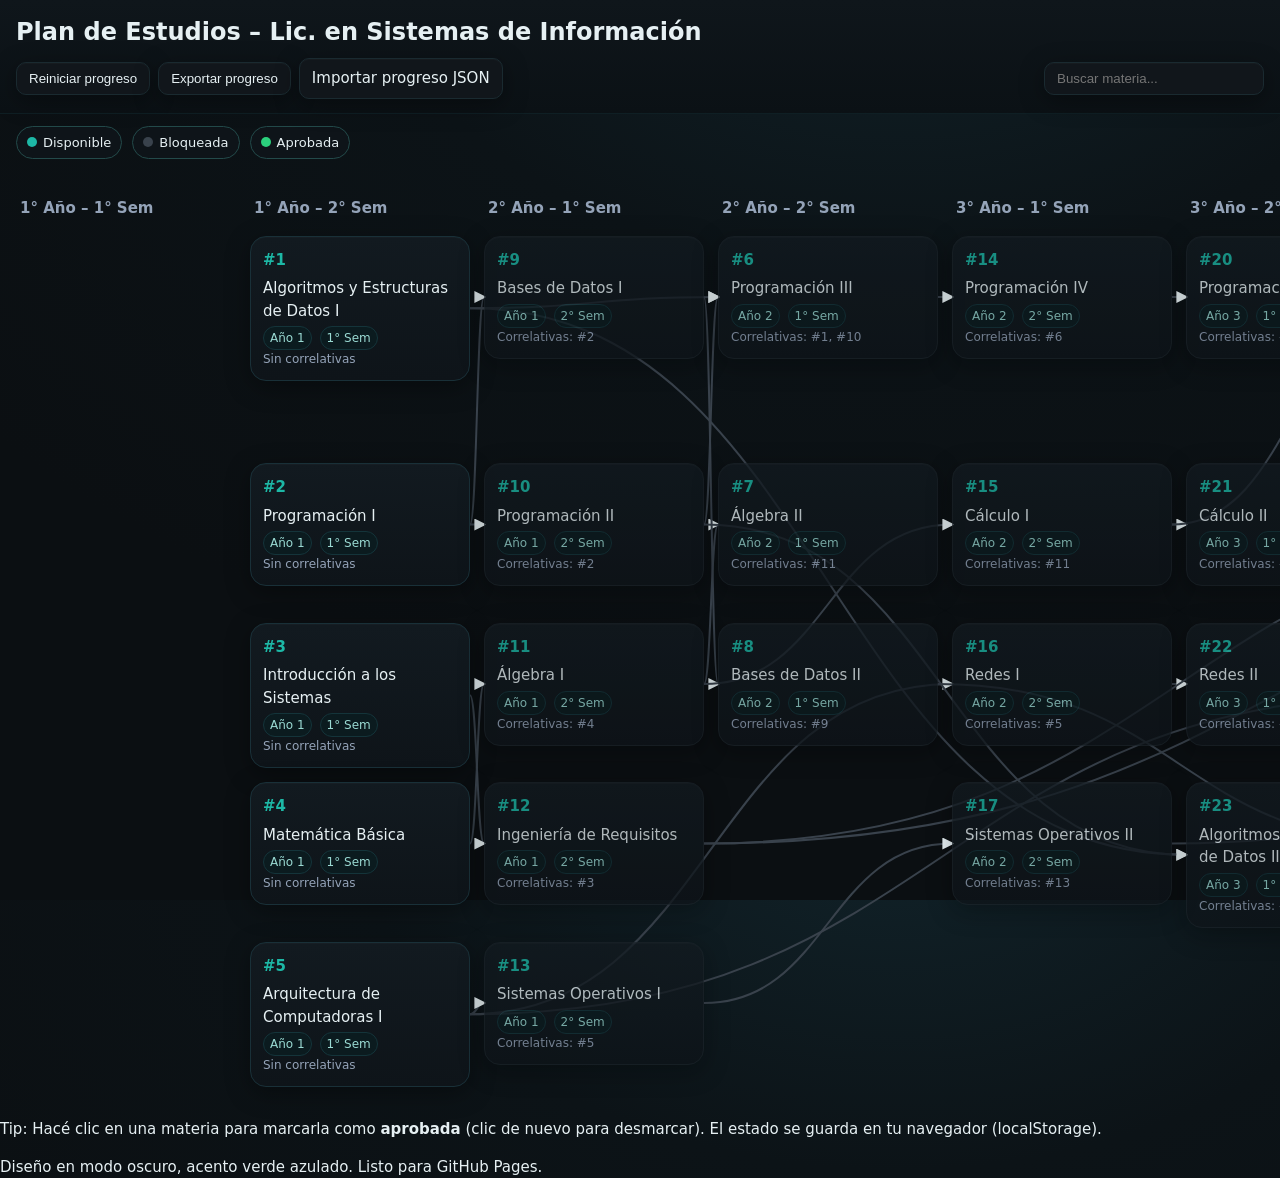
==== index.html @ 240c9ea2 "Add files via upload" ====
<!DOCTYPE html>
<html lang="es">
<head>
  <meta charset="utf-8" />
  <meta name="viewport" content="width=device-width, initial-scale=1" />
  <title>Plan de Estudios Interactivo – Lic. en Sistemas de Información</title>
  <meta name="description" content="Plan de estudios interactivo donde las materias se desbloquean según sus correlativas.">
  <link rel="stylesheet" href="styles.css" />
</head>
<body>
  <header class="app-header">
    <h1>Plan de Estudios – Lic. en Sistemas de Información</h1>
    <div class="toolbar">
      <button id="btn-reset" class="btn">Reiniciar progreso</button>
      <button id="btn-export" class="btn">Exportar progreso</button>
      <label class="btn file">
        Importar progreso JSON
        <input id="file-import" type="file" accept="application/json" />
      </label>
      <input id="search" type="search" placeholder="Buscar materia..." />
    </div>
  </header>

  <main>
    <div class="legend">
      <span class="pill pill-open">Disponible</span>
      <span class="pill pill-locked">Bloqueada</span>
      <span class="pill pill-done">Aprobada</span>
    </div>

    <!-- Contenedor del diagrama -->
    <div id="canvas-wrapper">
      <svg id="edges" xmlns="http://www.w3.org/2000/svg" aria-hidden="true"></svg>
      <section id="grid" aria-label="Diagrama del plan de estudios"></section>
    </div>
  </main>

  <footer class="app-footer">
    <p>
      Tip: Hacé clic en una materia para marcarla como <strong>aprobada</strong> (clic de nuevo para desmarcar).
      El estado se guarda en tu navegador (localStorage).
    </p>
    <p>
      Diseño en modo oscuro, acento verde azulado. Listo para GitHub Pages.
    </p>
  </footer>

  <script src="script.js"></script>
</body>
</html>
---- styles.css ----
*{box-sizing:border-box}
:root{
  --bg:#0b0f12;
  --panel:#11161b;
  --panel-2:#0e1419;
  --text:#e6f0f3;
  --muted:#94a3b8;
  --teal:#1db8a6;        /* verde azulado principal */
  --teal-2:#139686;      /* hover/bordes */
  --done:#2bd07c;        /* aprobado */
  --locked:#39424c;
  --edge:#6fdede;        /* color de flechas */
  --edge-locked:#39424c; /* flecha hacia bloqueadas */
  --shadow: 0 6px 24px rgba(0,0,0,.35), inset 0 1px 0 rgba(255,255,255,.02);
  --radius: 16px;
}

html,body{height:100%}
body{
  margin:0;
  background:radial-gradient(1200px 800px at 70% -10%, #11232a 0%, #0c1317 45%, var(--bg) 100%);
  color:var(--text);
  font: 15px/1.5 system-ui, -apple-system, Segoe UI, Roboto, Ubuntu, Cantarell, Noto Sans, Helvetica, Arial, "Apple Color Emoji","Segoe UI Emoji";
}

.app-header{
  position:sticky; top:0; z-index:20;
  background: linear-gradient(#0f161b, #0b1115);
  border-bottom:1px solid #0f1f24;
  padding:14px 16px;
}
.app-header h1{
  margin:0 0 8px;
  font-size: clamp(18px, 2vw, 24px);
  color: var(--text);
}
.toolbar{
  display:flex; flex-wrap:wrap; gap:8px; align-items:center;
}
.btn{
  background:var(--panel);
  border:1px solid #1a2a30;
  color:var(--text);
  padding:8px 12px;
  border-radius:10px;
  cursor:pointer;
  box-shadow: var(--shadow);
  transition: transform .05s ease, border-color .2s ease, background .2s ease;
}
.btn:hover{ transform: translateY(-1px); border-color:#24424a; }
.btn:active{ transform: translateY(0px) scale(.99); }
.btn.file{ position:relative; overflow:hidden; }
.btn.file input{ position:absolute; inset:0; opacity:0; cursor:pointer; }

#search{
  margin-left:auto;
  background:var(--panel);
  border:1px solid #1a2a30;
  color:var(--text);
  padding:8px 12px;
  border-radius:10px;
  min-width:220px;
  box-shadow: var(--shadow);
}

.legend{ display:flex; gap:10px; padding:12px 16px; align-items:center; }
.pill{
  display:inline-flex; gap:6px; align-items:center;
  border-radius:999px; padding:6px 10px; border:1px solid #234a4a;
  background:var(--panel-2);
  color:var(--text);
  font-size:13px;
}
.pill::before{ content:""; width:10px; height:10px; border-radius:50%; display:inline-block; }
.pill-open::before{ background:var(--teal); }
.pill-locked::before{ background:var(--locked); }
.pill-done::before{ background:var(--done); }

#canvas-wrapper{
  position:relative;
  padding:16px;
  min-height:70vh;
}
#edges{
  position:absolute; inset:0;
  width:100%; height:100%;
  pointer-events:none;
}
#grid{
  display:grid;
  gap:14px;
  /* 10 columnas: 5 años x 2 semestres */
  grid-template-columns: repeat(10, minmax(220px, 1fr));
  align-items:start;
}
.col-title{
  grid-column: span 1;
  color:var(--muted);
  font-weight:600;
  margin: 10px 0 2px 4px;
}
.card{
  background:linear-gradient(180deg, #121a20 0%, #0e1419 100%);
  border:1px solid #193038;
  border-radius: var(--radius);
  padding:12px;
  box-shadow: var(--shadow);
  position:relative;
  transition: border-color .2s ease, transform .06s ease;
}
.card:hover{ border-color:#27565a; transform: translateY(-1px); }
.card.locked{ border-color:#1a2228; opacity:.75; }
.card.done{ border-color:#1f4a41; background:linear-gradient(180deg, #15231e 0%, #0b1613 100%); }
.card .code{ font-weight:700; color:var(--teal); }
.card .name{ font-size:15px; margin:6px 0 4px; }
.meta{ display:flex; gap:8px; flex-wrap:wrap; color:var(--muted); font-size:12px; }
.badge{ background:#0b1b1f; border:1px solid #14343a; color:#9adad3; padding:2px 6px; border-radius:999px; }
.prereq{ color:#a7bac7; }
.actions{ margin-top:8px; display:flex; gap:8px; }
.small{ font-size:12px; color:var(--muted); }

/* Conectores (flechas) */
.marker-teal{ stop-color:var(--edge); }
.marker-locked{ stop-color:var(--edge-locked); }

@media (max-width: 1200px){
  #grid{ grid-template-columns: repeat(5, minmax(220px, 1fr)); }
  .col-title{ grid-column: span 5; }
}
@media (max-width: 700px){
  #grid{ grid-template-columns: repeat(2, minmax(210px, 1fr)); }
  .col-title{ grid-column: span 2; }
  .legend{ flex-wrap:wrap; }
}
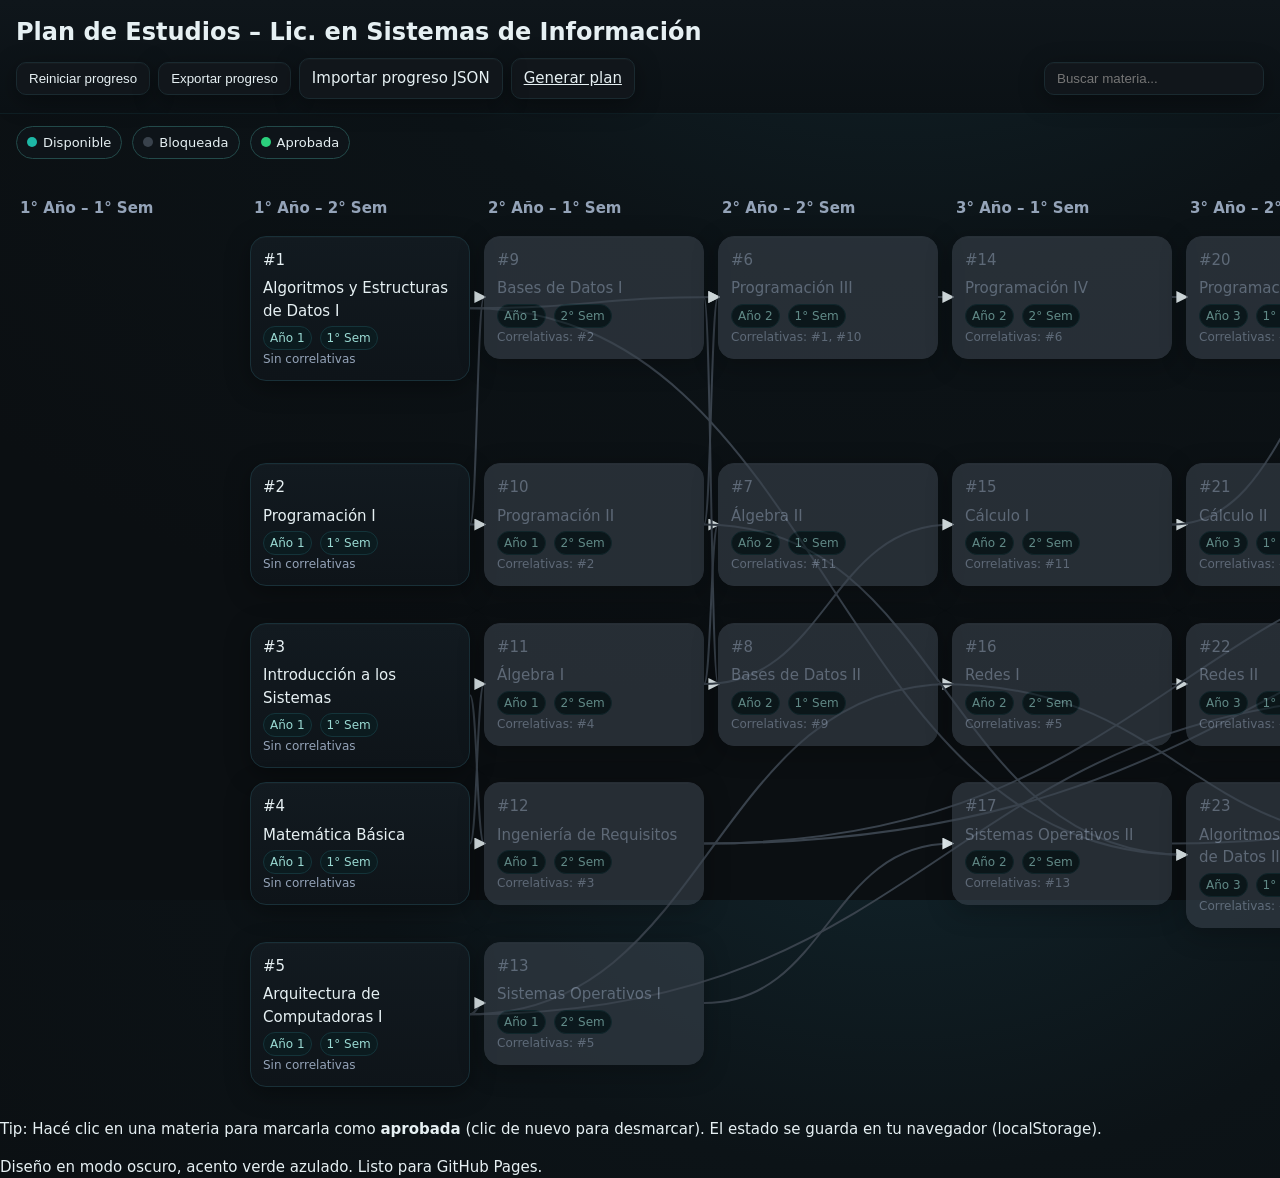
==== commit 446ee119: "Agregar generador de plan: botón en index.html" ====
--- a/index.html
+++ b/index.html
@@ -17,34 +17,26 @@
         Importar progreso JSON
         <input id="file-import" type="file" accept="application/json" />
       </label>
+      <a href="generate.html" class="btn">Generar plan</a>
       <input id="search" type="search" placeholder="Buscar materia..." />
     </div>
   </header>
-
   <main>
     <div class="legend">
       <span class="pill pill-open">Disponible</span>
       <span class="pill pill-locked">Bloqueada</span>
       <span class="pill pill-done">Aprobada</span>
     </div>
-
     <!-- Contenedor del diagrama -->
     <div id="canvas-wrapper">
       <svg id="edges" xmlns="http://www.w3.org/2000/svg" aria-hidden="true"></svg>
       <section id="grid" aria-label="Diagrama del plan de estudios"></section>
     </div>
   </main>
-
   <footer class="app-footer">
-    <p>
-      Tip: Hacé clic en una materia para marcarla como <strong>aprobada</strong> (clic de nuevo para desmarcar).
-      El estado se guarda en tu navegador (localStorage).
-    </p>
-    <p>
-      Diseño en modo oscuro, acento verde azulado. Listo para GitHub Pages.
-    </p>
+    <p>Tip: Hacé clic en una materia para marcarla como <strong>aprobada</strong> (clic de nuevo para desmarcar). El estado se guarda en tu navegador (localStorage).</p>
+    <p>Diseño en modo oscuro, acento verde azulado. Listo para GitHub Pages.</p>
   </footer>
-
   <script src="script.js"></script>
 </body>
 </html>
--- a/styles.css
+++ b/styles.css
@@ -1,4 +1,7 @@
-*{box-sizing:border-box}
+*.card.locked
+
+
+{box-sizing:border-box}
 :root{
   --bg:#0b0f12;
   --panel:#11161b;
@@ -108,10 +111,13 @@
   position:relative;
   transition: border-color .2s ease, transform .06s ease;
 }
-.card:hover{ border-color:#27565a; transform: translateY(-1px); }
-.card.locked{ border-color:#1a2228; opacity:.75; }
-.card.done{ border-color:#1f4a41; background:linear-gradient(180deg, #15231e 0%, #0b1613 100%); }
-.card .code{ font-weight:700; color:var(--teal); }
+.card:hover{ border-color:#27656a; transform: translateY(-1px); }
+.card.locked {
+  background: var(--locked);
+  border-color: var(--locked);
+  color: var(--muted);
+  opacity: 0.6;
+}
 .card .name{ font-size:15px; margin:6px 0 4px; }
 .meta{ display:flex; gap:8px; flex-wrap:wrap; color:var(--muted); font-size:12px; }
 .badge{ background:#0b1b1f; border:1px solid #14343a; color:#9adad3; padding:2px 6px; border-radius:999px; }
